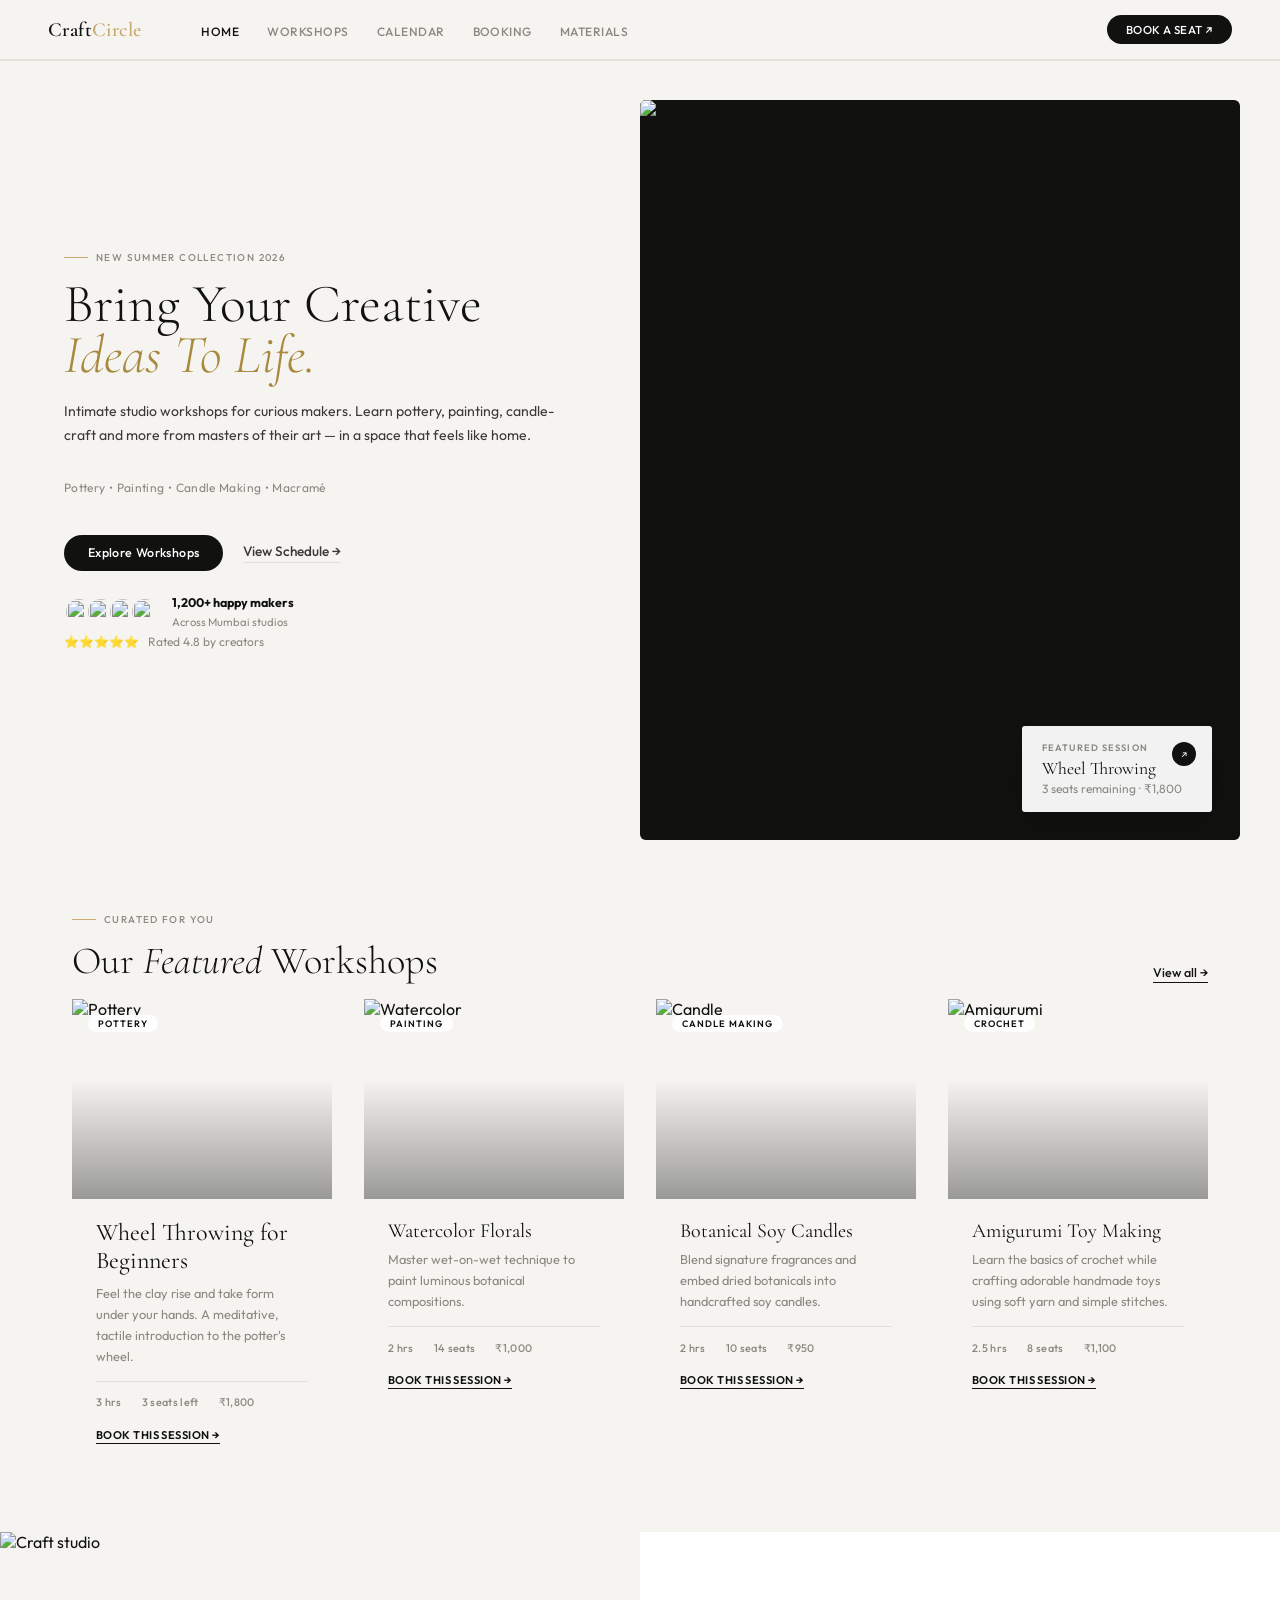
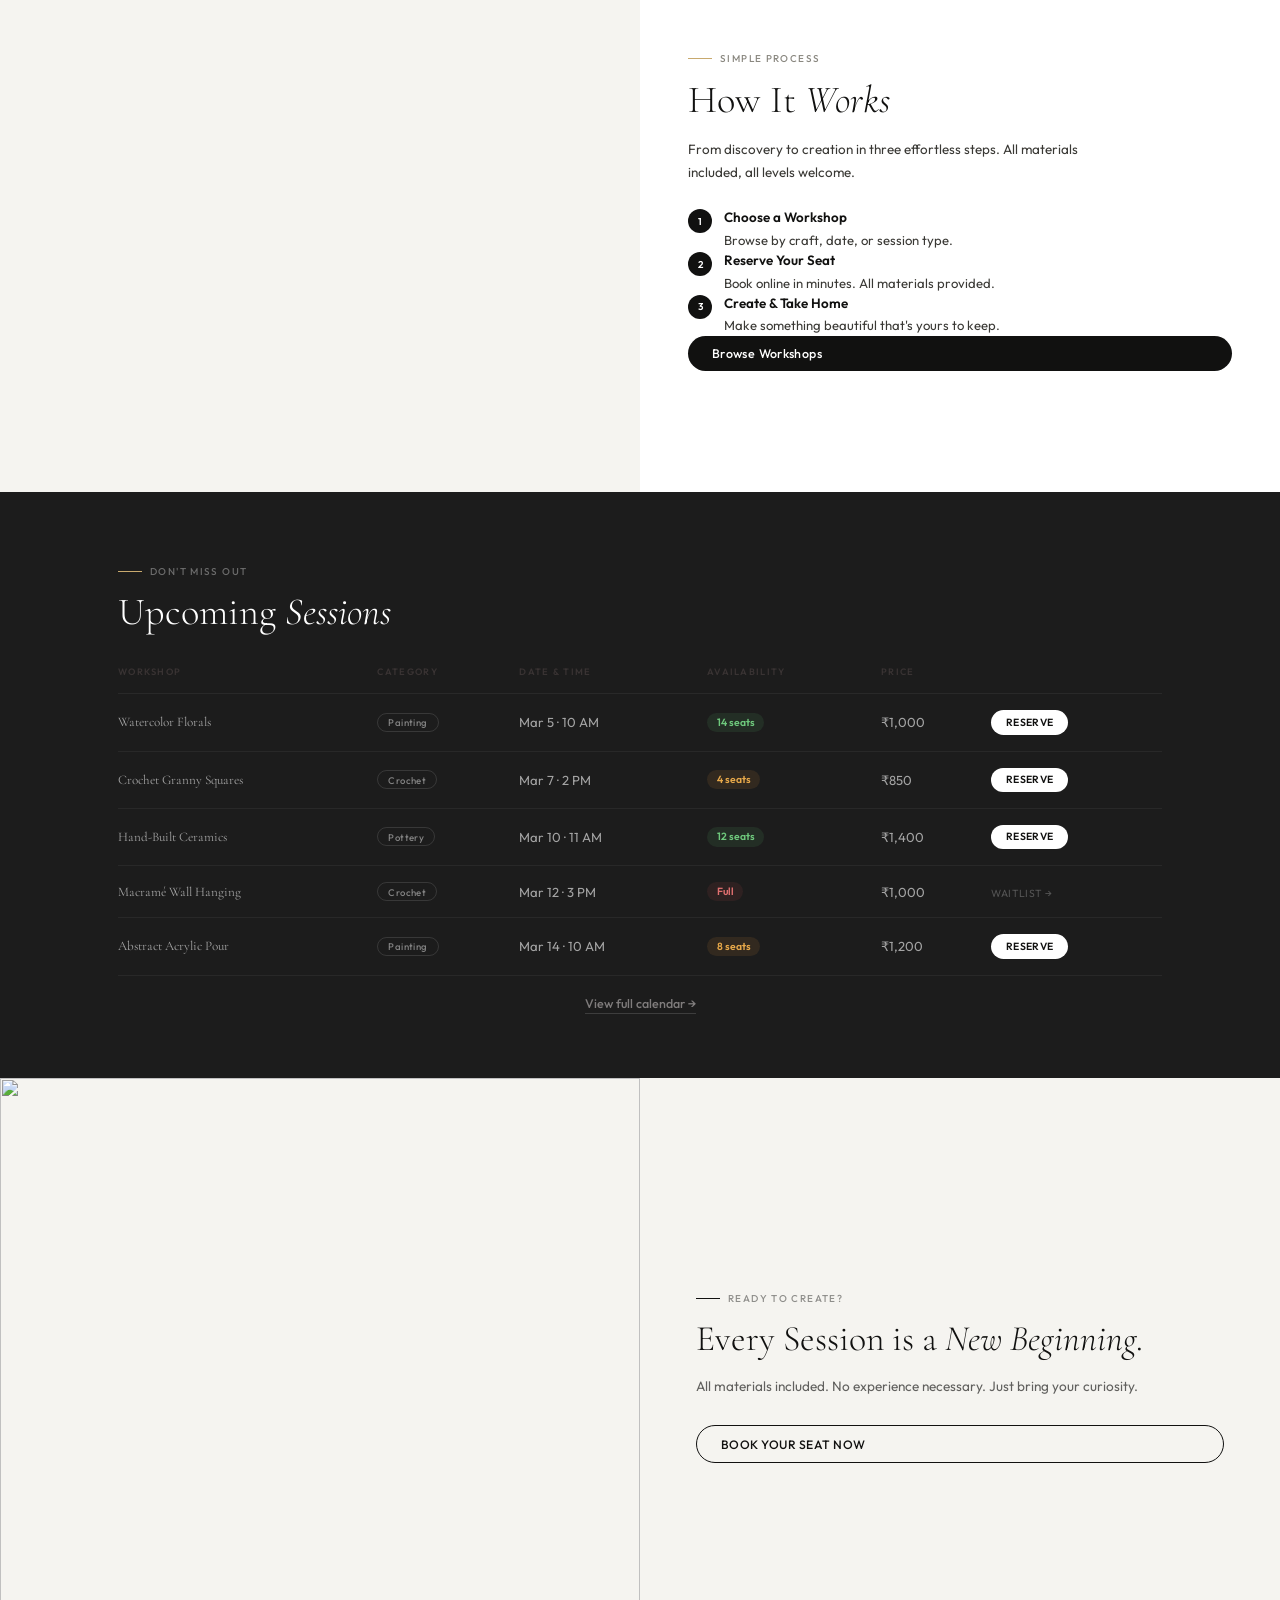
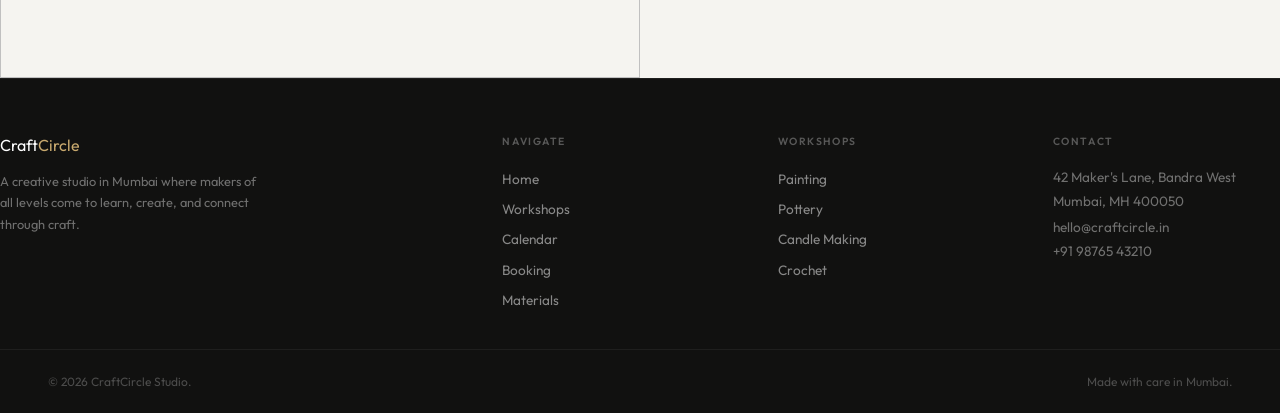
==== index.html @ b0668a46 "Initial commit - CraftCircle workshop platform" ====
<!DOCTYPE html>
<html lang="en">

<head>
  <meta charset="UTF-8">
  <meta name="viewport" content="width=device-width, initial-scale=1.0">
  <title>CraftCircle — DIY Workshop Studio</title>
  <meta name="description"
    content="Intimate studio workshops for curious makers. Learn pottery, painting, candle-craft and more in Mumbai.">
  <link rel="preconnect" href="https://fonts.googleapis.com">
  <link
    href="https://fonts.googleapis.com/css2?family=Cormorant+Garamond:ital,wght@0,300;0,400;0,600;1,300;1,400;1,600&family=Outfit:wght@300;400;500;600&display=swap"
    rel="stylesheet">
  <link rel="stylesheet" href="css/main.css">
  <link rel="stylesheet" href="css/index.css">
</head>

<body>
  <nav class="cc-nav">
    <a href="index.html" class="nav-logo">Craft<span>Circle</span></a>
    <ul class="nav-links">
      <li><a href="index.html" class="active">Home</a></li>
      <li><a href="workshops.html">Workshops</a></li>
      <li><a href="calendar.html">Calendar</a></li>
      <li><a href="booking.html">Booking</a></li>
      <li><a href="materials.html">Materials</a></li>
    </ul>
    <div class="nav-right">
      <a href="booking.html" class="nav-btn">Book a Seat ↗</a>
      <button class="cc-hamburger" onclick="toggleMobileNav()"><span></span><span></span><span></span></button>
    </div>
  </nav>
  <div class="mobile-nav">
    <a href="index.html" class="active">Home</a>
    <a href="workshops.html">Workshops</a>
    <a href="calendar.html">Calendar</a>
    <a href="booking.html">Booking</a>
    <a href="materials.html">Materials</a>
  </div>

  <!-- HERO -->
  <section class="hero">
    <div class="hero-left">
      <span class="section-eyebrow">New Summer Collection 2026</span>
      <h1 class="hero-h1">Bring Your Creative <br><em>Ideas To Life.</em></h1>
      <p class="hero-p">Intimate studio workshops for curious makers. Learn pottery, painting, candle-craft and
        more from masters of their art — in a space that feels like home.</p>
      <div class="hero-tags">
        Pottery • Painting • Candle Making • Macramé
      </div>
      <div class="hero-actions">
        <a href="workshops.html" class="btn-dark">Explore Workshops</a>
        <a href="calendar.html" class="btn-ghost">View Schedule →</a>
      </div>
      <div class="makers-wrapper reveal">
        <div class="makers-row">
          <img src="https://images.unsplash.com/photo-1494790108755-2616b612b5ca?w=80&h=80&fit=crop&crop=face" alt="">
          <img src="https://images.unsplash.com/photo-1507003211169-0a1dd7228f2d?w=80&h=80&fit=crop&crop=face" alt="">
          <img src="https://images.unsplash.com/photo-1438761681033-6461ffad8d80?w=80&h=80&fit=crop&crop=face" alt="">
          <img src="https://images.unsplash.com/photo-1472099645785-5658abf4ff4e?w=80&h=80&fit=crop&crop=face" alt="">
        </div>
        <div>
          <strong style="display:block;font-size:.78rem;color:var(--ink)">1,200+ happy makers</strong>
          <span style="font-size:.7rem;color:var(--muted)">Across Mumbai studios</span>
        </div>
      </div>
      <div class="hero-rating">
          ⭐⭐⭐⭐⭐ <span>Rated 4.8 by creators</span>
      </div>
    </div>
    <div class="hero-right">
      <div class="hero-img-main"><img src="Images/watercolor.jpg" alt="Pottery workshop"></div>
      <div class="hero-overlay"></div>
      <div class="hero-card">
        <div class="hero-card-label">Featured Session</div>
        <h4>Wheel Throwing</h4>
        <p>3 seats remaining · ₹1,800</p>
        <a href="booking.html" class="hero-card-arrow">↗</a>
      </div>
    </div>
  </section>

  <!-- FEATURED WORKSHOPS -->
<section style="padding:4rem 0">
  <div class="container">
    <div class="section-header">
      <div>
        <div class="section-eyebrow">Curated for you</div>
        <h2 class="section-title">Our <em>Featured</em> Workshops</h2>
      </div>
      <a href="workshops.html" class="btn-ghost"
        style="border-bottom:1px solid var(--ink);color:var(--ink);font-size:.78rem">View all →</a>
    </div>

    <div class="workshops-grid">

      <div class="w-card">
        <div class="w-card-img">
          <img src="Images/wheel.jpg" alt="Pottery">
          <div class="w-card-img-overlay"></div>
          <span class="w-card-cat">Pottery</span>
        </div>
        <div class="w-card-body">
          <h3>Wheel Throwing for Beginners</h3>
          <p>Feel the clay rise and take form under your hands. A meditative, tactile introduction to the potter's wheel.</p>
          <div class="w-card-meta"><span>3 hrs</span><span>3 seats left</span><span>₹1,800</span></div>
          <a href="booking.html" class="btn-card-link">Book this session →</a>
        </div>
      </div>

      <div class="w-card">
        <div class="w-card-img">
          <img src="Images/water.jpg" alt="Watercolor">
          <div class="w-card-img-overlay"></div>
          <span class="w-card-cat">Painting</span>
        </div>
        <div class="w-card-body">
          <h3>Watercolor Florals</h3>
          <p>Master wet-on-wet technique to paint luminous botanical compositions.</p>
          <div class="w-card-meta"><span>2 hrs</span><span>14 seats</span><span>₹1,000</span></div>
          <a href="booking.html" class="btn-card-link">Book this session →</a>
        </div>
      </div>

      <div class="w-card">
        <div class="w-card-img">
          <img src="Images/soy.jpg" alt="Candle">
          <div class="w-card-img-overlay"></div>
          <span class="w-card-cat">Candle Making</span>
        </div>
        <div class="w-card-body">
          <h3>Botanical Soy Candles</h3>
          <p>Blend signature fragrances and embed dried botanicals into handcrafted soy candles.</p>
          <div class="w-card-meta"><span>2 hrs</span><span>10 seats</span><span>₹950</span></div>
          <a href="booking.html" class="btn-card-link">Book this session →</a>
        </div>
      </div>

      <div class="w-card">
        <div class="w-card-img">
          <img src="Images/toy.jpg" alt="Amigurumi">
          <div class="w-card-img-overlay"></div>
          <span class="w-card-cat">Crochet</span>
        </div>
        <div class="w-card-body">
          <h3>Amigurumi Toy Making</h3>
          <p>Learn the basics of crochet while crafting adorable handmade toys using soft yarn and simple stitches.</p>
          <div class="w-card-meta"><span>2.5 hrs</span><span>8 seats</span><span>₹1,100</span></div>
          <a href="booking.html" class="btn-card-link">Book this session →</a>
        </div>
      </div>

    </div>
  </div>
</section>

  <!-- HOW IT WORKS -->
  <section class="split-section">
    <div class="split-img">
      <img src="Images/workshop.jpg"
        alt="Craft studio">
    </div>
    <div class="split-content">
      <div class="section-eyebrow">Simple process</div>
      <h2 class="section-title" style="margin-bottom:1rem">How It <em>Works</em></h2>
      <p class="reveal"
        style="font-size:.84rem;color:var(--ink-light);line-height:1.7;max-width:400px;margin-bottom:1.5rem">From
        discovery to creation in three effortless steps. All materials included, all levels welcome.</p>
      <div>
        <div class="step">
          <div class="step-num">1</div>
          <p><strong>Choose a Workshop</strong>Browse by craft, date, or session type.</p>
        </div>
        <div class="step">
          <div class="step-num">2</div>
          <p><strong>Reserve Your Seat</strong>Book online in minutes. All materials provided.</p>
        </div>
        <div class="step">
          <div class="step-num">3</div>
          <p><strong>Create & Take Home</strong>Make something beautiful that's yours to keep.</p>
        </div>
      </div>
      <a href="workshops.html" class="btn-dark reveal">Browse Workshops</a>
    </div>
  </section>

  <!-- UPCOMING SESSIONS -->
  <section class="sessions-section">
    <div style="max-width:1140px;margin:0 auto;padding:0 3rem">
      <div class="section-eyebrow">Don't miss out</div>
      <h2 class="section-title">Upcoming <em>Sessions</em></h2>
      <table class="sessions-table">
        <thead>
          <tr>
            <th>Workshop</th>
            <th>Category</th>
            <th>Date & Time</th>
            <th>Availability</th>
            <th>Price</th>
            <th></th>
          </tr>
        </thead>
        <tbody>
          <tr>
            <td class="td-name">Watercolor Florals</td>
            <td><span class="td-cat">Painting</span></td>
            <td>Mar 5 · 10 AM</td>
            <td><span class="td-seats seats-ok">14 seats</span></td>
            <td>₹1,000</td>
            <td><a href="booking.html" class="td-btn">Reserve</a></td>
          </tr>
          <tr>
            <td class="td-name">Crochet Granny Squares</td>
            <td><span class="td-cat">Crochet</span></td>
            <td>Mar 7 · 2 PM</td>
            <td><span class="td-seats seats-low">4 seats</span></td>
            <td>₹850</td>
            <td><a href="booking.html" class="td-btn">Reserve</a></td>
          </tr>
          <tr>
            <td class="td-name">Hand-Built Ceramics</td>
            <td><span class="td-cat">Pottery</span></td>
            <td>Mar 10 · 11 AM</td>
            <td><span class="td-seats seats-ok">12 seats</span></td>
            <td>₹1,400</td>
            <td><a href="booking.html" class="td-btn">Reserve</a></td>
          </tr>
          <tr>
            <td class="td-name">Macramé Wall Hanging</td>
            <td><span class="td-cat">Crochet</span></td>
            <td>Mar 12 · 3 PM</td>
            <td><span class="td-seats seats-full">Full</span></td>
            <td>₹1,000</td>
            <td><span class="td-btn-ghost">Waitlist →</span></td>
          </tr>
          <tr>
            <td class="td-name">Abstract Acrylic Pour</td>
            <td><span class="td-cat">Painting</span></td>
            <td>Mar 14 · 10 AM</td>
            <td><span class="td-seats seats-low">8 seats</span></td>
            <td>₹1,200</td>
            <td><a href="booking.html" class="td-btn">Reserve</a></td>
          </tr>
        </tbody>
      </table>
      <div class="reveal" style="text-align:center;margin-top:1rem">
        <a href="calendar.html" class="btn-ghost"
          style="color:rgba(248, 241, 241, 0.45);border-color:rgba(248, 244, 244, 0.15);font-size:.78rem">View full calendar
          →</a>
      </div>
    </div>
  </section>

  <!-- CTA -->
  <section class="cta-section">
    <div class="cta-img reveal-left">
      <img src="Images/session.jpg" alt="">
    </div>
    <div class="cta-content">
      <div class="section-eyebrow ">Ready to create?</div>
      <h2 class="reveal">Every Session is a <em>New Beginning.</em></h2>
      <p class="reveal">All materials included. No experience necessary. Just bring your curiosity.</p>
      <a href="booking.html" class="btn-dark-outline reveal">Book Your Seat Now</a>
    </div>
  </section>

  <!-- FOOTER -->
  <footer>
    <div class="footer-grid">
      <div class="footer-brand">
        <span class="nav-logo">Craft<span style="color:var(--accent)">Circle</span></span>
        <p>A creative studio in Mumbai where makers of all levels come to learn, create, and connect through craft.</p>
      </div>
      <div class="footer-col">
        <h5>Navigate</h5>
        <ul>
          <li><a href="index.html">Home</a></li>
          <li><a href="workshops.html">Workshops</a></li>
          <li><a href="calendar.html">Calendar</a></li>
          <li><a href="booking.html">Booking</a></li>
          <li><a href="materials.html">Materials</a></li>
        </ul>
      </div>
      <div class="footer-col">
        <h5>Workshops</h5>
        <ul>
          <li><a href="workshops.html">Painting</a></li>
          <li><a href="workshops.html">Pottery</a></li>
          <li><a href="workshops.html">Candle Making</a></li>
          <li><a href="workshops.html">Crochet</a></li>
        </ul>
      </div>
      <div class="footer-col">
        <h5>Contact</h5>
        <p>42 Maker's Lane, Bandra West</p>
        <p>Mumbai, MH 400050</p>
        <p style="margin-top:.5rem">hello@craftcircle.in</p>
        <p>+91 98765 43210</p>
      </div>
    </div>
    <div class="footer-bottom" style="max-width:none;padding:1.5rem 3rem">
      <p>© 2026 CraftCircle Studio.</p>
      <p>Made with care in Mumbai.</p>
    </div>
  </footer>
  <script src="js/main.js"></script>
</body>
</html>
---- css/main.css ----
/* ===== CRAFTCIRCLE SHARED DESIGN SYSTEM ===== */
/* Theme tokens — DO NOT CHANGE these colors or fonts */
:root {
  --off-white: #f5f4f0;
  --white: #ffffff;
  --ink: #111110;
  --ink-light: #3a3935;
  --muted: #8a8880;
  --accent: #c8a96e;
  --accent-dark: #a8893e;
  --border: #e2e0da;
  --font-display: 'Cormorant Garamond', Georgia, serif;
  --font-body: 'Outfit', sans-serif;
}


* {
    margin: 0;
    padding: 0;
    box-sizing: border-box;
}

body {
  font-family: var(--font-body);
  background: var(--off-white);
  color: var(--ink);
  overflow-x: hidden;
}

a {
  text-decoration: none;
  color: inherit;
}

ul {
  list-style: none;
  padding: 0;
  margin: 0
}

img {
  display: block;
  max-width: 100%;
  height: auto;
  object-fit: cover
}

h1,
h2,
h3,
h4,
h5,
h6 {
  margin: 0
}

p {
  margin: 0
}

/* ===== NAVBAR ===== */
.cc-nav {
  position: fixed;
  top: 0;
  left: 0;
  right: 0;
  z-index: 1050;
  display: flex;
  align-items: center;
  gap: 2rem;
  padding: 0 3rem;
  height: 60px;
  background: rgba(245, 244, 240, 0.85);
  backdrop-filter: blur(18px);
  -webkit-backdrop-filter: blur(18px);
  border-bottom: 1px solid var(--border);
  transition: background .4s, box-shadow .4s;
}

.cc-nav.scrolled {
  background: rgba(245, 244, 240, 0.98);
  box-shadow: 0 2px 24px rgba(0, 0, 0, 0.06)
}

.cc-nav .nav-logo {
  font-family: var(--font-display);
  font-size: 1.25rem;
  font-weight: 600;
  color: var(--ink);
  letter-spacing: .02em;
  margin-right: 1rem;
  white-space: nowrap
}

.cc-nav .nav-logo span {
  color: var(--accent)
}

.cc-nav .nav-links {
  display: flex;
  gap: .25rem;
  flex: 1
}

.cc-nav .nav-links a {
  padding: .35rem .75rem;
  font-size: .75rem;
  font-weight: 500;
  color: var(--muted);
  letter-spacing: .04em;
  text-transform: uppercase;
  border-radius: 2px;
  transition: color .2s;
}

.cc-nav .nav-links a:hover,
.cc-nav .nav-links a.active {
  color: var(--ink)
}

.cc-nav .nav-right {
  display: flex;
  align-items: center;
  gap: 1rem
}

.nav-btn {
  background: var(--ink) !important;
  color: var(--white) !important;
  padding: .45rem 1.15rem;
  border-radius: 50px;
  font-size: .72rem;
  font-weight: 500;
  letter-spacing: .04em;
  text-transform: uppercase;
  transition: background .2s, transform .2s;
  border: none;
}

.nav-btn:hover {
  background: var(--accent-dark) !important;
  transform: translateY(-1px)
}

/* Hamburger */
.cc-hamburger {
  display: none;
  background: none;
  border: none;
  cursor: pointer;
  padding: 0;
  width: 28px;
  height: 20px;
  position: relative;
  flex-shrink: 0
}

.cc-hamburger span {
  display: block;
  width: 100%;
  height: 2px;
  background: var(--ink);
  position: absolute;
  left: 0;
  transition: all .3s ease
}

.cc-hamburger span:nth-child(1) {
  top: 0
}

.cc-hamburger span:nth-child(2) {
  top: 9px
}

.cc-hamburger span:nth-child(3) {
  top: 18px
}

.cc-hamburger.open span:nth-child(1) {
  top: 9px;
  transform: rotate(45deg)
}

.cc-hamburger.open span:nth-child(2) {
  opacity: 0
}

.cc-hamburger.open span:nth-child(3) {
  top: 9px;
  transform: rotate(-45deg)
}

/* Mobile nav drawer */
.mobile-nav {
  position: fixed;
  top: 60px;
  left: 0;
  right: 0;
  z-index: 1040;
  background: rgba(245, 244, 240, 0.98);
  backdrop-filter: blur(18px);
  border-bottom: 1px solid var(--border);
  padding: 0 2rem;
  max-height: 0;
  overflow: hidden;
  transition: max-height .4s cubic-bezier(.4, 0, .2, 1), padding .4s;
}

.mobile-nav.open {
  max-height: 400px;
  padding: 1.5rem 2rem
}

.mobile-nav a {
  display: block;
  padding: .75rem 0;
  font-size: .9rem;
  font-weight: 500;
  color: var(--muted);
  letter-spacing: .04em;
  text-transform: uppercase;
  border-bottom: 1px solid var(--border);
  transition: color .2s;
}

.mobile-nav a:last-child {
  border-bottom: none
}

.mobile-nav a:hover,
.mobile-nav a.active {
  color: var(--ink)
}

/* ===== SECTION HELPERS ===== */
.section-eyebrow {
  display: inline-flex;
  align-items: center;
  gap: .5rem;
  font-size: .62rem;
  font-weight: 500;
  letter-spacing: .14em;
  text-transform: uppercase;
  color: var(--muted);
  margin-bottom: .85rem;
}

.section-eyebrow::before {
  content: '';
  display: block;
  width: 24px;
  height: 1px;
  background: var(--accent)
}

.section-title {
  font-family: var(--font-display);
  font-size: clamp(1.85rem, 3vw, 2.75rem);
  font-weight: 300;
  line-height: 1.12;
  color: var(--ink);
}

.section-title em {
  font-style: italic
}

/* ===== BUTTONS ===== */
.btn-dark {
  display: inline-flex;
  align-items: center;
  gap: .5rem;
  background: var(--ink);
  color: var(--white);
  padding: .65rem 1.5rem;
  border-radius: 50px;
  font-size: .78rem;
  font-weight: 500;
  letter-spacing: .03em;
  transition: background .2s, transform .2s;
  border: none;
  cursor: pointer;
  font-family: var(--font-body);
}

.btn-dark:hover {
  background: var(--accent-dark);
  color: var(--white);
  transform: translateY(-2px)
}

.btn-dark svg {
  width: 14px;
  height: 14px;
  fill: currentColor
}

.btn-ghost {
  display: inline-flex;
  align-items: center;
  gap: .5rem;
  font-size: .85rem;
  font-weight: 500;
  color: var(--ink-light);
  border-bottom: 1px solid var(--border);
  padding-bottom: 2px;
  transition: color .2s, border-color .2s;
}

.btn-ghost:hover {
  color: var(--accent-dark);
  border-color: var(--accent)
}

.btn-dark-outline {
  display: inline-flex;
  align-items: center;
  gap: .5rem;
  border: 1.5px solid var(--ink);
  color: var(--ink);
  padding: .65rem 1.5rem;
  border-radius: 50px;
  font-size: .76rem;
  font-weight: 500;
  letter-spacing: .04em;
  text-transform: uppercase;
  transition: background .2s, color .2s;
}

.btn-dark-outline:hover {
  background: var(--ink);
  color: var(--white)
}

/* ===== FOOTER ===== */
footer {
  background: var(--ink);
  border-top: 1px solid rgba(255, 255, 255, .06);
  padding: 3.5rem 0 0
}

.footer-grid {
  display: grid;
  grid-template-columns: 2fr 1fr 1fr 1fr;
  gap: 3rem;
  padding-bottom: 2.5rem
}

.footer-brand .nav-logo {
  color: var(--white);
  display: block;
  margin-bottom: 1rem
}

.footer-brand p {
  font-size: .8rem;
  color: rgba(255, 255, 255, .4);
  line-height: 1.7;
  max-width: 260px
}

.footer-col h5 {
  font-size: .65rem;
  font-weight: 600;
  letter-spacing: .15em;
  text-transform: uppercase;
  color: rgba(255, 255, 255, .3);
  margin-bottom: 1.25rem
}

.footer-col ul {
  display: flex;
  flex-direction: column;
  gap: .65rem
}

.footer-col ul li a {
  font-size: .85rem;
  color: rgba(255, 255, 255, .5);
  transition: color .2s
}

.footer-col ul li a:hover {
  color: var(--white)
}

.footer-col p {
  font-size: .85rem;
  color: rgba(255, 255, 255, .4);
  margin-bottom: .4rem
}

.footer-bottom {
  border-top: 1px solid rgba(255, 255, 255, .06);
  padding: 1.5rem 5rem;
  display: flex;
  justify-content: space-between;
  align-items: center
}

.footer-bottom p {
  font-size: .75rem;
  color: rgba(255, 255, 255, .25)
}

/* ===== RESPONSIVE ===== */
@media(max-width:1024px) {
  .cc-nav {
    padding: 0 1.5rem
  }

  .footer-grid {
    grid-template-columns: 1fr 1fr;
    gap: 2rem
  }
}

@media(max-width:768px) {
  .cc-nav .nav-links {
    display: none !important
  }

  .cc-hamburger {
    display: block !important
  }

  .footer-grid {
    grid-template-columns: 1fr
  }

  .footer-bottom {
    flex-direction: column;
    gap: .5rem;
    padding: 1.5rem
  }
}
---- css/index.css ----
.hero {
    min-height: calc(100vh - 60px);
    display: grid;
    grid-template-columns: 1fr 1fr;
    padding-top: 60px
}

.hero-left {
    display: flex;
    flex-direction: column;
    justify-content: center;
    padding: 3rem 3rem 3rem 4rem;
    position: relative;
    z-index: 1
}

.hero-h1 {
    font-family: var(--font-display);
    font-size: clamp(2.6rem, 4.2vw, 4rem);
    font-weight: 300;
    line-height: 0.95;
    color: var(--ink);
    margin-bottom: 1.25rem
}

.hero-h1 em {
    font-style: italic;
    color: var(--accent-dark) ;
}

.hero-p {
    font-size: .88rem;
    color: var(--ink-light);
    line-height: 1.7;
    max-width: 520px;
    margin-bottom: 2rem
}

.hero-right {
    position: relative;
    overflow: hidden;
    background: var(--ink);
    margin: 40px 40px 0px 0;
    border-radius: 6px;
}

.hero-img-main {
    position: absolute;
    inset: 0
}

.hero-img-main img {
    width: 100%;
    height: 100%;
    object-fit: cover;
    object-position: center top
}

.hero-overlay {
    position: absolute;
    inset: 0;
    background: linear-gradient(to bottom, transparent 50%, rgba(17, 17, 16, .5) 100%)
}

.hero-card {
    position: absolute;
    bottom: 1.75rem;
    right: 1.75rem;
    background: rgba(255, 255, 255, .95);
    backdrop-filter: blur(8px);
    border-radius: 3px;
    padding: 1rem 1.25rem;
    min-width: 190px;
    box-shadow: 0 12px 40px rgba(0, 0, 0, .18);
    transition: transform .3s ease
}

.hero-card:hover {
    transform: translateY(-3px)
}

.hero-card-label {
    font-size: .58rem;
    font-weight: 600;
    letter-spacing: .12em;
    text-transform: uppercase;
    color: var(--muted);
    margin-bottom: .3rem
}

.hero-card h4 {
    font-family: var(--font-display);
    font-size: 1.1rem;
    font-weight: 400;
    color: var(--ink)
}

.hero-card p {
    font-size: .75rem;
    color: var(--muted);
    margin-top: .15rem
}

.hero-card-arrow {
    position: absolute;
    top: 1rem;
    right: 1rem;
    width: 24px;
    height: 24px;
    border-radius: 50%;
    background: var(--ink);
    display: flex;
    align-items: center;
    justify-content: center;
    color: white;
    font-size: .6rem;
    transition: background .2s
}

.hero-card-arrow:hover {
    background: var(--accent-dark)
}

.hero-tags{
    font-size: 0.75rem;
    color: var(--muted);
    margin-bottom: 1.5rem;
    letter-spacing: .03em;
}


.hero-rating{
    font-size: 0.75rem;
    color: var(--muted);
    margin-top: 4px;
}

.hero-rating span{
    margin-left: 6px;
}

/* ===== WORKSHOPS GRID ===== */

.workshops-grid {
    display: grid;
    grid-template-columns: repeat(4, 1fr);
    gap: 2rem;
    background: transparent;
}


.w-card {
    background: var(--off-white);
    overflow: hidden;
    transition: background .3s, box-shadow .3s;
    display: flex;
    flex-direction: column;
}


.w-card:hover {
    background: var(--white);
    box-shadow: 0 8px 28px rgba(0, 0, 0, .06)
}

.w-card-img {
    height: 200px;
    overflow: hidden;
    position: relative
}


.w-card-img img {
    transition: transform .5s;
    height: 100%;
    width: 100%;
    object-fit: cover
}

.w-card:hover .w-card-img img {
    transform: scale(1.03)
}

.w-card-img-overlay {
    position: absolute;
    inset: 0;
    background: linear-gradient(to bottom, transparent 40%, rgba(17, 17, 16, .4))
}

.w-card-cat {
    position: absolute;
    top: 1rem;
    left: 1rem;
    background: rgba(255, 255, 255, .92);
    font-size: .58rem;
    font-weight: 600;
    letter-spacing: .1em;
    text-transform: uppercase;
    color: var(--ink);
    padding: .2rem .65rem;
    border-radius: 50px
}

.w-card-body {
    padding: 1.25rem 1.5rem 1.5rem
}

.w-card-body h3 {
    font-family: var(--font-display);
    font-size: 1.25rem;
    font-weight: 400;
    color: var(--ink);
    margin-bottom: .4rem;
    line-height: 1.2
}

.w-card:first-child .w-card-body h3 {
    font-size: 1.5rem
}

.w-card-body>p {
    font-size: .8rem;
    color: var(--muted);
    line-height: 1.65;
    margin-bottom: .85rem
}

.w-card-meta {
    display: flex;
    gap: 1.25rem;
    font-size: .68rem;
    font-weight: 500;
    letter-spacing: .03em;
    color: var(--muted);
    border-top: 1px solid var(--border);
    padding-top: .85rem;
    margin-bottom: .85rem
}

.section-header {
    display: flex;
    align-items: flex-end;
    justify-content: space-between;
    flex-wrap: wrap;
    gap: 1rem;
    margin-bottom: 1rem;
}

.btn-card-link {
    display: inline-flex;
    align-items: center;
    gap: .3rem;
    font-size: .7rem;
    font-weight: 600;
    letter-spacing: .04em;
    text-transform: uppercase;
    color: var(--ink);
    border-bottom: 1px solid var(--ink);
    padding-bottom: 1px;
    transition: color .2s, border-color .2s
}

.btn-card-link:hover {
    color: var(--accent-dark);
    border-color: var(--accent)
}

/* ===== HOW IT WORKS ===== */
.split-section {
    display: grid;
    grid-template-columns: 1fr 1fr;
    min-height: 360px;
}

.split-img {
    overflow: hidden;
    position: relative
}

.split-img img {
    height: 560px;
    width: 100%;
    object-fit: cover;
    object-position: center;
}

.split-content {
    display: flex;
    flex-direction: column;
    justify-content: center;
    padding: 2.2rem 3rem;
    background: var(--white);
}

.step {
    display: flex;
    gap: .75rem;
    align-items: flex-start
}

.step-num {
    width: 24px;
    height: 24px;
    border-radius: 50%;
    background: var(--ink);
    color: white;
    display: flex;
    align-items: center;
    justify-content: center;
    font-size: .62rem;
    font-weight: 600;
    flex-shrink: 0;
    margin-top: 2px
}

.step p {
    font-size: .82rem;
    color: var(--ink-light);
    line-height: 1.55
}

.step strong {
    display: block;
    color: var(--ink);
    font-weight: 600;
    margin-bottom: .1rem;
    font-size: .84rem
}

/* ===== SESSIONS TABLE ===== */
.sessions-section {
    background: #1c1c1c;
    padding: 4rem 0
}
/* var(--ink) */

.sessions-section .section-eyebrow {
    color: rgba(255, 255, 255, .35)
}

.sessions-section .section-title {
    color: var(--white)
}

.sessions-table {
    width: 100%;
    border-collapse: collapse;
    margin-top: 2rem
}

.sessions-table thead th {
    font-size: .58rem;
    font-weight: 600;
    letter-spacing: .14em;
    text-transform: uppercase;
    color: rgba(142, 120, 120, 0.25);
    padding: 0 1rem 1rem 0;
    text-align: left;
    border-bottom: 1px solid rgba(255, 255, 255, .06)
}

.sessions-table tbody tr {
    border-bottom: 1px solid rgba(255, 255, 255, .05);
    cursor: pointer;
    transition: background .2s
}

.sessions-table tbody tr:hover {
    background: rgba(255, 255, 255, .025)
}

.sessions-table td {
    padding: 1rem 1rem 1rem 0;
    font-size: .82rem;
    color: rgba(255, 255, 255, .6);
    vertical-align: middle
}

.td-name {
    font-family: var(--font-display);
    font-size: 1.05rem;
    font-weight: 400;
    color: var(--white)
}

.td-cat {
    display: inline-block;
    padding: .15rem .6rem;
    border: 1px solid rgba(255, 255, 255, .12);
    border-radius: 50px;
    font-size: .6rem;
    font-weight: 500;
    letter-spacing: .05em;
    color: rgba(255, 255, 255, .45)
}

.td-seats {
    display: inline-block;
    padding: .2rem .6rem;
    border-radius: 50px;
    font-size: .65rem;
    font-weight: 600
}

.seats-ok {
    background: rgba(100, 200, 120, .1);
    color: #6ec87c
}

.seats-low {
    background: rgba(240, 160, 60, .1);
    color: #e8a94a
}

.seats-full {
    background: rgba(200, 80, 80, .1);
    color: #e07070
}

.td-btn {
    display: inline-flex;
    align-items: center;
    gap: .3rem;
    background: var(--white);
    color: var(--ink);
    padding: .35rem .9rem;
    border-radius: 50px;
    font-size: .65rem;
    font-weight: 600;
    letter-spacing: .04em;
    text-transform: uppercase;
    transition: background .2s
}

.td-btn:hover {
    background: var(--accent)
}

.td-btn-ghost {
    font-size: .65rem;
    color: rgba(255, 255, 255, .25);
    letter-spacing: .04em;
    text-transform: uppercase
}

/* ===== CTA ===== */
.cta-section {
    display: grid;
    grid-template-columns: 1fr 1fr;
    min-height:200px
}

.cta-img {
    overflow: hidden;
    position: relative
}

.cta-img img {
    height: 600px;
    width: 100%;
    object-fit: cover
}

.cta-content {
    background: var(--off-white);
    display: flex;
    flex-direction: column;
    justify-content: center;
    padding: 3.5rem
}

.cta-content .section-eyebrow {
    color: rgba(17, 17, 16, .45)
}

.cta-content .section-eyebrow::before {
    background: var(--ink)
}

.cta-content h2 {
    font-family: var(--font-display);
    font-size: clamp(1.85rem, 2.8vw, 2.5rem);
    font-weight: 300;
    line-height: 1.12;
    color: var(--ink);
    margin-bottom: 1rem
}

.cta-content p {
    font-size: .85rem;
    color: rgba(17, 17, 16, .65);
    margin-bottom: 1.75rem;
    line-height: 1.65
}

/* ===== RESPONSIVE ===== */
@media(max-width:1024px) {

    .hero {
        grid-template-columns: 1fr
    }

    .hero-right {
        height: 55vw
    }

    .hero-left {
        padding: 3rem 2rem
    }

    .workshops-grid {
        grid-template-columns: 1fr 1fr
    }

    .split-section {
        grid-template-columns: 1fr
    }

    .split-img {
        height: 320px
    }

    .cta-section {
        grid-template-columns: 1fr
    }

    .cta-img {
        height: 280px
    }
}

.makers-wrapper {
    display: flex;
    align-items: center;
    gap: 12px;
    margin-top: 1.5rem;
}

.makers-row {
    display: flex;
}

.makers-row img {
    width: 30px;
    height: 30px;
    border-radius: 50%;
    object-fit: cover;
    border: 2px solid var(--off-white);
    margin-left: -8px;
}

.makers-row img:first-child {
    margin-left: 0;
}

.hero-actions {
    display: flex;
    align-items: center;
    gap: 20px;
    flex-wrap: wrap;
    margin-top: 1rem;
}

@media(max-width:768px) {
    .workshops-grid {
        display: grid;
        grid-template-columns: 1fr;
        gap: 1px;
        background: var(--border);
        min-height: calc(100vh - 60px);
    }

    .sessions-table {
        display: block;
        overflow-x: auto
    }

    .hero-left {
        padding: 2rem 1.25rem
    }
}


.container{
  max-width:1200px;
  margin:0 auto;
  padding:0 2rem;
}



/* var(--accent-dark) */
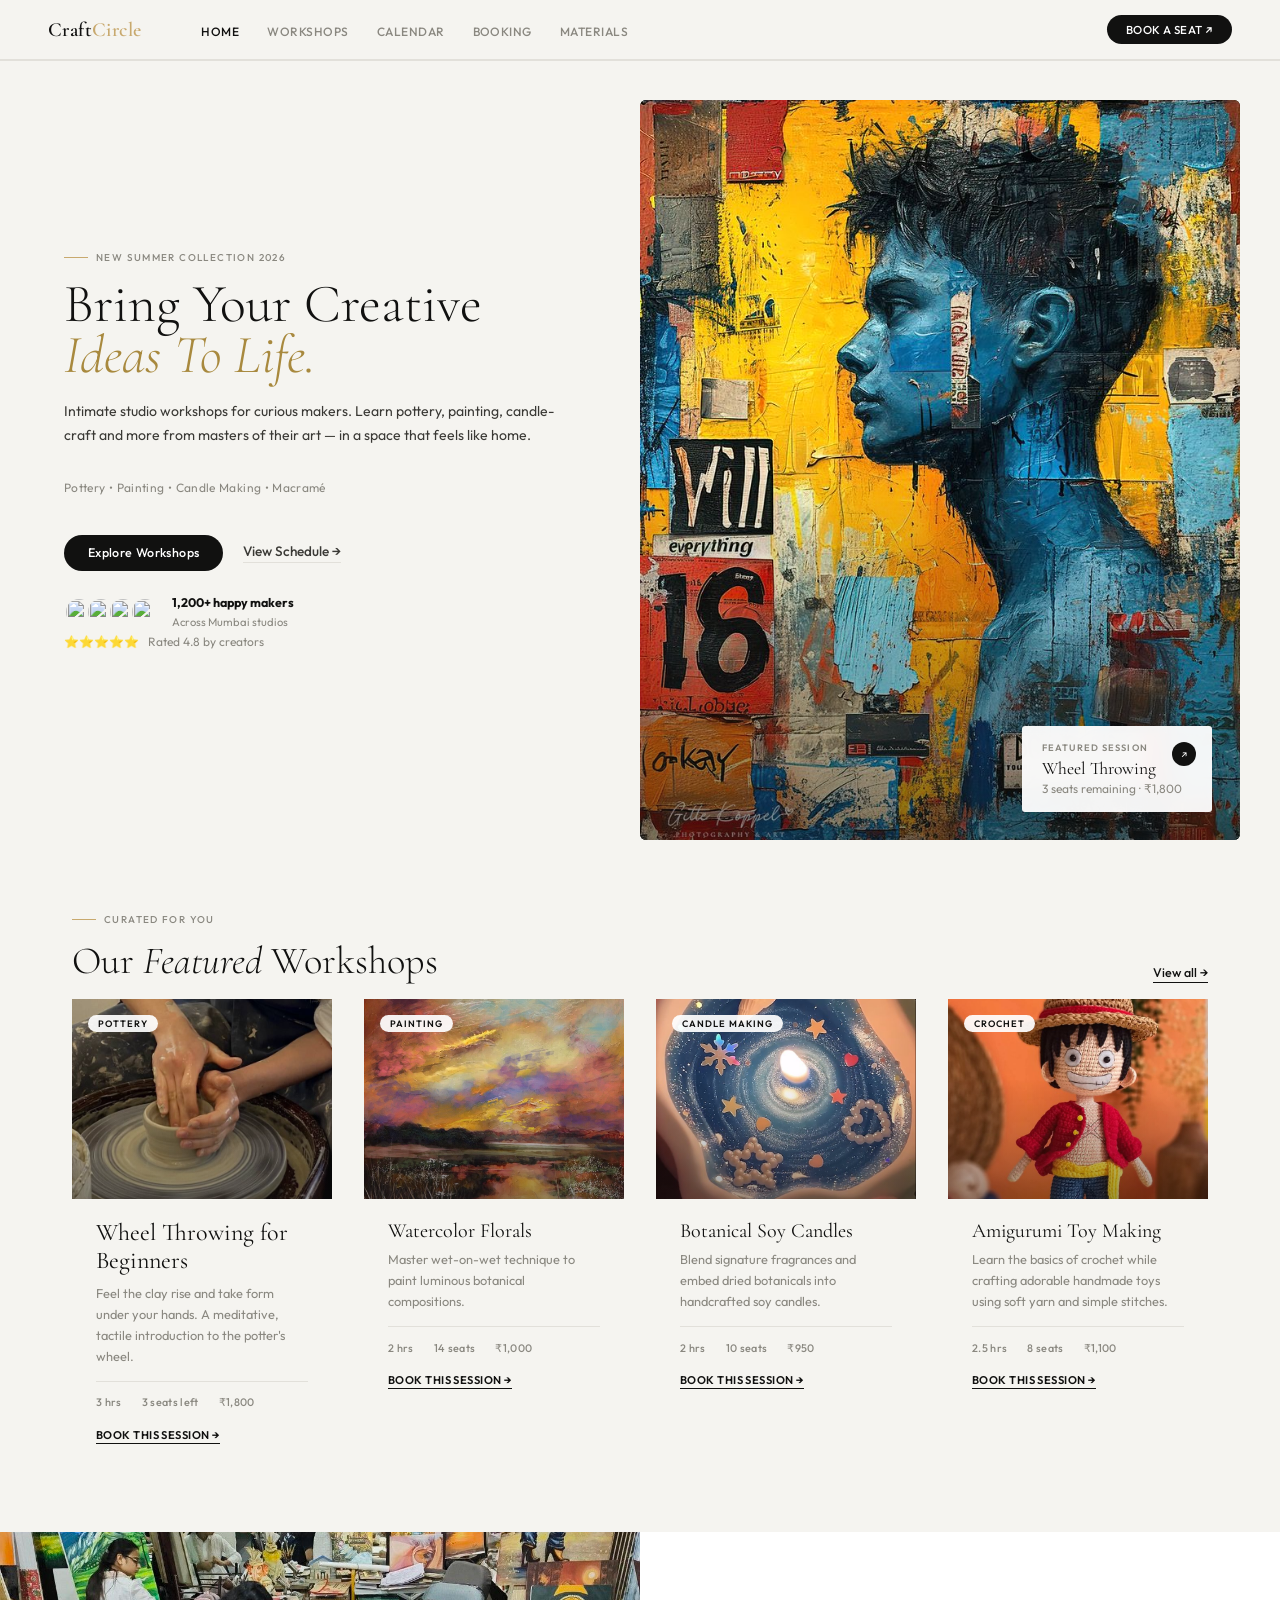
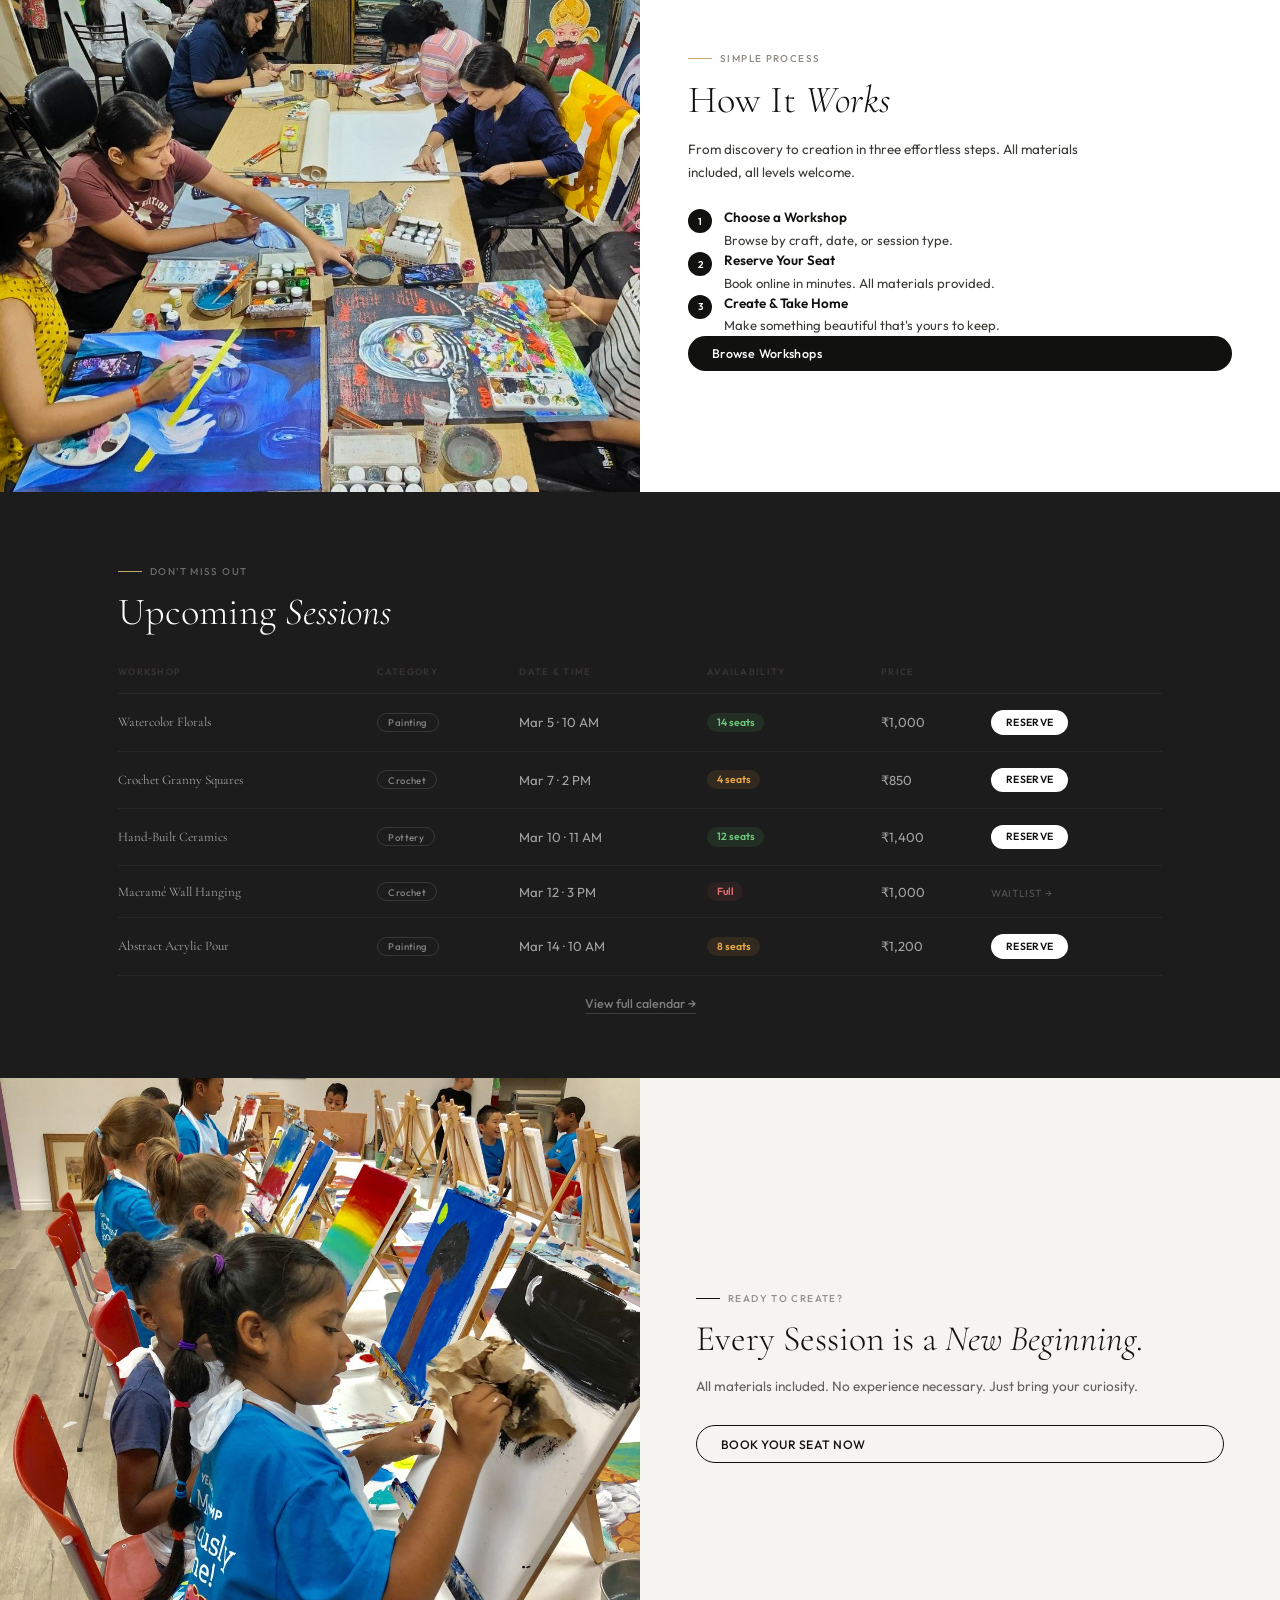
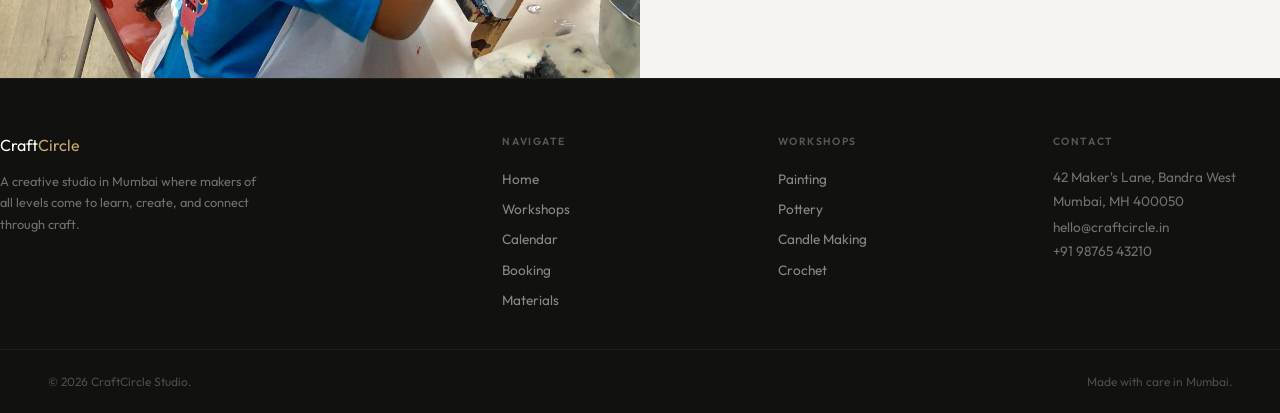
==== commit b65420b6: "Initial commit - CraftCircle workshop platform" ====
--- a/index.html
+++ b/index.html
@@ -69,7 +69,7 @@
       </div>
     </div>
     <div class="hero-right">
-      <div class="hero-img-main"><img src="Images/watercolor.jpg" alt="Pottery workshop"></div>
+      <div class="hero-img-main"><img src="images/watercolor.jpg" alt="Pottery workshop"></div>
       <div class="hero-overlay"></div>
       <div class="hero-card">
         <div class="hero-card-label">Featured Session</div>
@@ -96,7 +96,7 @@
 
       <div class="w-card">
         <div class="w-card-img">
-          <img src="Images/wheel.jpg" alt="Pottery">
+          <img src="images/wheel.jpg" alt="Pottery">
           <div class="w-card-img-overlay"></div>
           <span class="w-card-cat">Pottery</span>
         </div>
@@ -110,7 +110,7 @@
 
       <div class="w-card">
         <div class="w-card-img">
-          <img src="Images/water.jpg" alt="Watercolor">
+          <img src="images/water.jpg" alt="Watercolor">
           <div class="w-card-img-overlay"></div>
           <span class="w-card-cat">Painting</span>
         </div>
@@ -124,7 +124,7 @@
 
       <div class="w-card">
         <div class="w-card-img">
-          <img src="Images/soy.jpg" alt="Candle">
+          <img src="images/soy.jpg" alt="Candle">
           <div class="w-card-img-overlay"></div>
           <span class="w-card-cat">Candle Making</span>
         </div>
@@ -138,7 +138,7 @@
 
       <div class="w-card">
         <div class="w-card-img">
-          <img src="Images/toy.jpg" alt="Amigurumi">
+          <img src="images/toy.jpg" alt="Amigurumi">
           <div class="w-card-img-overlay"></div>
           <span class="w-card-cat">Crochet</span>
         </div>
@@ -157,7 +157,7 @@
   <!-- HOW IT WORKS -->
   <section class="split-section">
     <div class="split-img">
-      <img src="Images/workshop.jpg"
+      <img src="images/workshop.jpg"
         alt="Craft studio">
     </div>
     <div class="split-content">
@@ -254,7 +254,7 @@
   <!-- CTA -->
   <section class="cta-section">
     <div class="cta-img reveal-left">
-      <img src="Images/session.jpg" alt="">
+      <img src="images/session.jpg" alt="">
     </div>
     <div class="cta-content">
       <div class="section-eyebrow ">Ready to create?</div>
